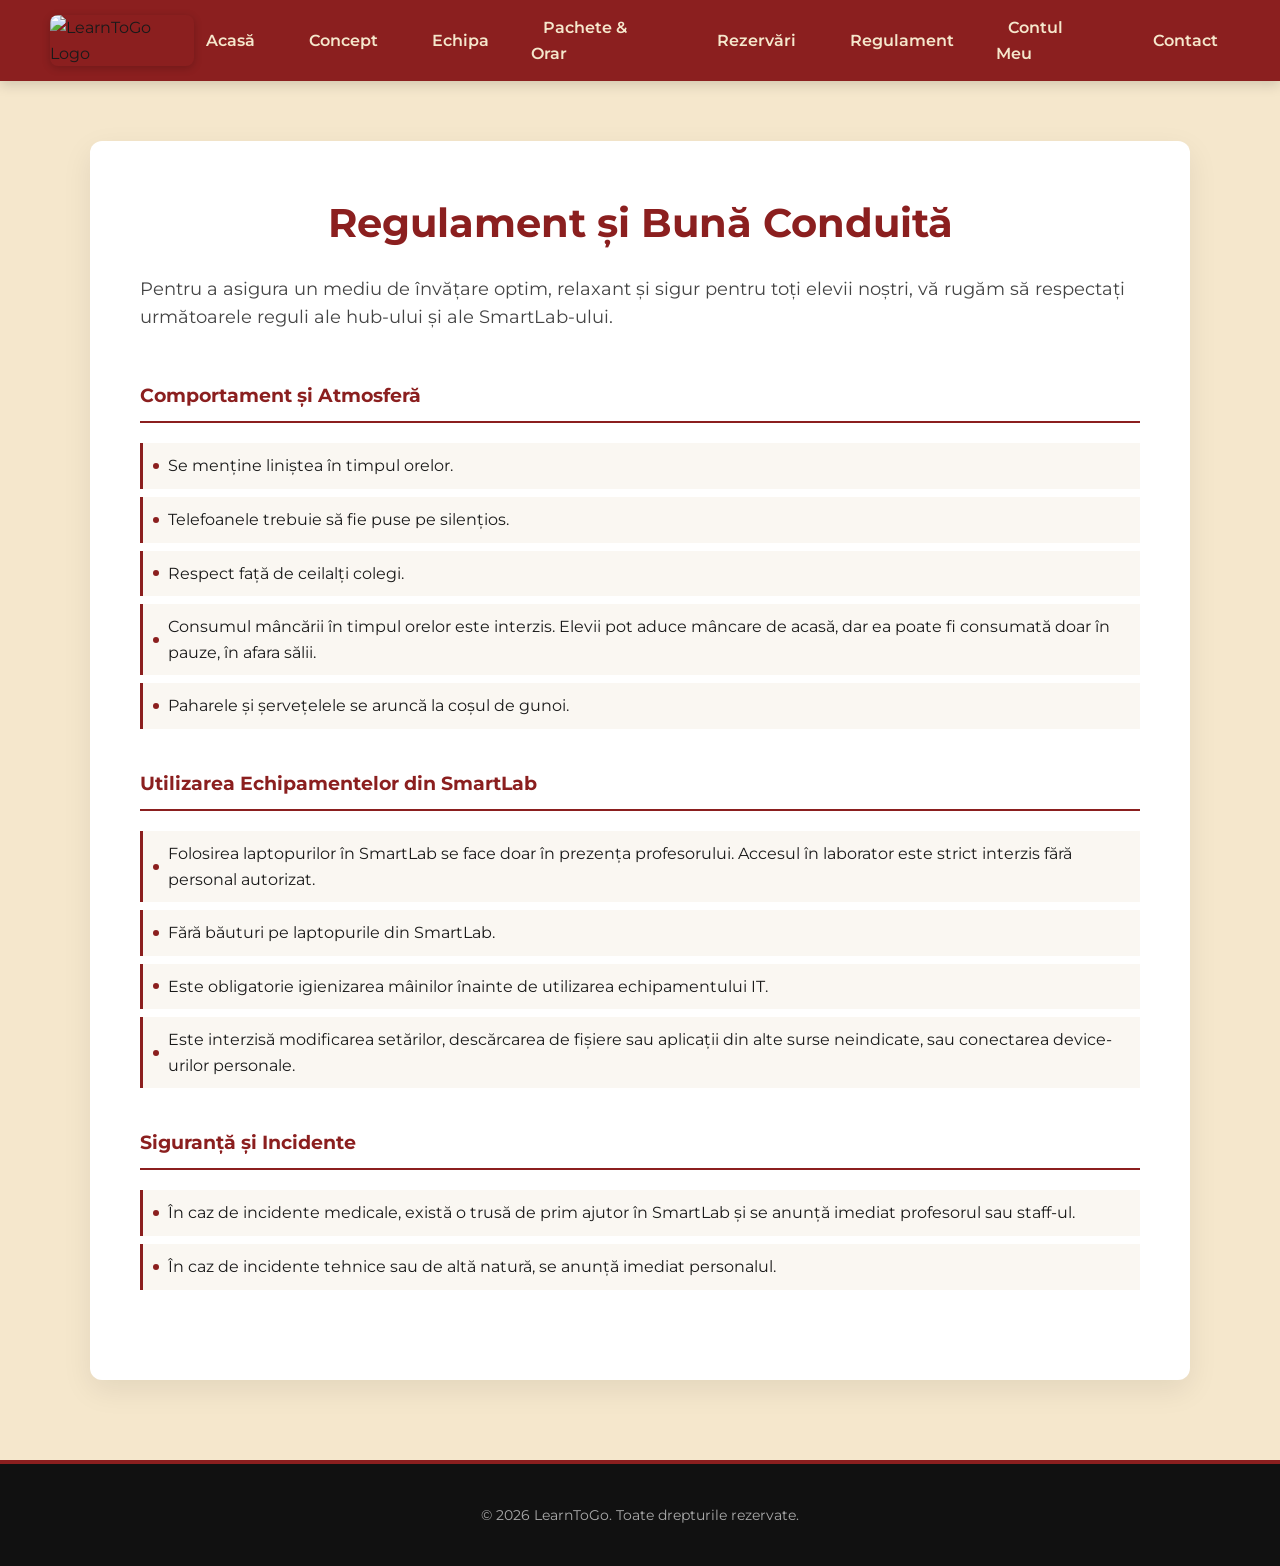
==== regulament.html @ a2eab54d "Add files via upload" ====
<!DOCTYPE html>
<html lang="ro">
<head>
    <meta charset="UTF-8">
    <meta name="viewport" content="width=device-width, initial-scale=1.0">
    <title>Regulament | LearnToGo</title>
    <link rel="stylesheet" href="style.css">
</head>
<body>

    <nav class="navbar">
        <div class="logo">
            <img src="images/logo.jpg" alt="LearnToGo Logo" style="height:60px;">
        </div>
        <ul class="nav-links">
            <li><a href="index.html">Acasă</a></li>
            <li><a href="concept.html">Concept</a></li>
            <li><a href="profesori.html">Echipa</a></li>
            <li><a href="pachete.html">Pachete & Orar</a></li>
            <li><a href="rezervari.html">Rezervări</a></li>
            <li><a href="regulament.html">Regulament</a></li>
            <li><a href="auth.html">Contul Meu</a></li>
            <li><a href="contact.html">Contact</a></li>
        </ul>
    </nav>

    <div class="continut-pagina">
        <h1 style="font-size: 2.5rem; margin-bottom: 20px;">Regulament și Bună Conduită</h1>
        <p style="font-size: 1.1rem; color: #444; margin-bottom: 50px;">
            Pentru a asigura un mediu de învățare optim, relaxant și sigur pentru toți elevii noștri, vă rugăm să respectați următoarele reguli ale hub-ului și ale SmartLab-ului.
        </p>

        <div style="margin-bottom: 40px;">
            <h3 style="text-align: left; border-bottom: 2px solid #8B1F1F; padding-bottom: 10px; margin-bottom: 20px;">Comportament și Atmosferă</h3>
            <ul class="regulament-lista">
                <li>Se menține liniștea în timpul orelor.</li>
                <li>Telefoanele trebuie să fie puse pe silențios.</li>
                <li>Respect față de ceilalți colegi.</li>
                <li>Consumul mâncării în timpul orelor este interzis. Elevii pot aduce mâncare de acasă, dar ea poate fi consumată doar în pauze, în afara sălii.</li>
                <li>Paharele și șervețelele se aruncă la coșul de gunoi.</li>
            </ul>
        </div>

        <div style="margin-bottom: 40px;">
            <h3 style="text-align: left; border-bottom: 2px solid #8B1F1F; padding-bottom: 10px; margin-bottom: 20px;">Utilizarea Echipamentelor din SmartLab</h3>
            <ul class="regulament-lista">
                <li>Folosirea laptopurilor în SmartLab se face doar în prezența profesorului. Accesul în laborator este strict interzis fără personal autorizat.</li>
                <li>Fără băuturi pe laptopurile din SmartLab.</li>
                <li>Este obligatorie igienizarea mâinilor înainte de utilizarea echipamentului IT.</li>
                <li>Este interzisă modificarea setărilor, descărcarea de fișiere sau aplicații din alte surse neindicate, sau conectarea device-urilor personale.</li>
            </ul>
        </div>

        <div style="margin-bottom: 40px;">
            <h3 style="text-align: left; border-bottom: 2px solid #8B1F1F; padding-bottom: 10px; margin-bottom: 20px;">Siguranță și Incidente</h3>
            <ul class="regulament-lista">
                <li>În caz de incidente medicale, există o trusă de prim ajutor în SmartLab și se anunță imediat profesorul sau staff-ul.</li>
                <li>În caz de incidente tehnice sau de altă natură, se anunță imediat personalul.</li>
            </ul>
        </div>
    </div>

    <footer class="site-footer">
        <p>&copy; 2026 LearnToGo. Toate drepturile rezervate.</p>
    </footer>

</body>
</html>
---- style.css ----
@import url('https://fonts.googleapis.com/css2?family=Montserrat:wght@400;600;700&display=swap');

:root {
    --rosu-inchis: #8B1F1F;
    --crem: #F5E7CC;
    --alb: #FFFFFF;
    --text-inchis: #1A1A1A;
    --negru-footer: #111111;
    --verde-liber: #2e7d32;
    --verde-liber-bg: #e8f5e9;
    --rosu-ocupat: #c62828;
    --rosu-ocupat-bg: #ffebee;
}

* {
    margin: 0;
    padding: 0;
    box-sizing: border-box;
    font-family: 'Montserrat', sans-serif;
}

body {
    background-color: var(--crem);
    color: var(--text-inchis);
    line-height: 1.6;
}

/* --- NAVBAR --- */
.navbar {
    background-color: var(--rosu-inchis);
    padding: 15px 50px;
    display: flex;
    justify-content: space-between;
    align-items: center;
    box-shadow: 0 4px 12px rgba(0,0,0,0.15);
}

.navbar .logo img {
    height: 60px;
    border-radius: 8px;
    box-shadow: 0 2px 8px rgba(0,0,0,0.2);
}

.nav-links {
    list-style: none;
    display: flex;
    gap: 30px;
    align-items: center;
}

.nav-links a {
    color: var(--crem);
    text-decoration: none;
    font-weight: 600;
    font-size: 16px;
    transition: 0.3s;
    padding: 8px 12px;
    border-radius: 4px;
}

.nav-links a:hover {
    color: var(--alb);
    background-color: rgba(255, 255, 255, 0.1);
}

/* --- CONTAINER PRINCIPAL --- */
.continut-pagina {
    max-width: 1100px;
    margin: 60px auto;
    padding: 50px;
    background: var(--alb);
    border-radius: 12px;
    box-shadow: 0 10px 30px rgba(0,0,0,0.08);
}

h1, h2, h3 {
    color: var(--rosu-inchis);
    margin-bottom: 20px;
    text-align: center;
}

p {
    margin-bottom: 15px;
    font-size: 16px;
}

/* --- GRID & CARDURI --- */
.grid-aerisit {
    display: grid;
    grid-template-columns: repeat(auto-fit, minmax(280px, 1fr));
    gap: 40px;
    margin-top: 40px;
}

.card {
    background: #faf7f2;
    padding: 40px 30px;
    border-radius: 12px;
    text-align: center;
    border-top: 5px solid var(--rosu-inchis);
    box-shadow: 0 4px 15px rgba(0,0,0,0.05);
    transition: transform 0.3s ease, box-shadow 0.3s ease;
}

.card:hover {
    transform: translateY(-8px);
    box-shadow: 0 12px 25px rgba(0,0,0,0.1);
}

.card img.avatar {
    width: 110px;
    height: 110px;
    border-radius: 50%;
    object-fit: cover;
    border: 4px solid var(--rosu-inchis);
    margin-bottom: 20px;
    box-shadow: 0 4px 10px rgba(139, 31, 31, 0.2);
}

/* --- TABELE --- */
table {
    width: 100%;
    border-collapse: collapse;
    margin: 30px 0;
    background: #ffffff;
    box-shadow: 0 2px 16px rgba(139, 31, 31, 0.08);
    border-radius: 8px;
    overflow: hidden;
}

th, td {
    padding: 15px 18px;
    text-align: center;
    border-bottom: 1px solid rgba(139, 31, 31, 0.10);
}

th {
    background-color: var(--rosu-inchis);
    color: var(--alb);
    font-weight: 600;
    text-transform: uppercase;
    letter-spacing: 1px;
}

tr:hover {
    background-color: #fdf5ec;
}

/* --- BUTOANE & FORMULARE --- */
form {
    display: flex;
    flex-direction: column;
    gap: 15px;
    text-align: left;
}

label {
    font-size: 14px;
    font-weight: 700;
    color: var(--rosu-inchis);
    text-transform: uppercase;
}

input, select, button {
    padding: 14px;
    border-radius: 6px;
    border: 1px solid #ccc;
    font-size: 16px;
    width: 100%;
    font-family: 'Montserrat', sans-serif;
    outline: none;
    transition: border-color 0.2s ease;
}

input:focus, select:focus {
    border-color: var(--rosu-inchis);
}

button.btn-primary {
    background-color: var(--rosu-inchis);
    color: var(--alb);
    border: none;
    cursor: pointer;
    font-weight: 700;
    text-transform: uppercase;
    letter-spacing: 1px;
    transition: 0.3s;
    margin-top: 10px;
}

button.btn-primary:hover {
    background-color: #6e1818;
    box-shadow: 0 4px 12px rgba(139, 31, 31, 0.3);
}

/* --- FOOTER NEGRU PREMIUM --- */
.site-footer {
    background-color: var(--negru-footer);
    color: #aaaaaa;
    text-align: center;
    padding: 40px 20px;
    margin-top: 80px;
    border-top: 4px solid var(--rosu-inchis);
}

.site-footer p {
    margin: 0;
    font-size: 14px;
}

/* --- CALENDAR REZERVĂRI --- */
.calendar-grid {
    display: grid;
    grid-template-columns: repeat(auto-fit, minmax(300px, 1fr));
    gap: 30px;
    margin-bottom: 40px;
}

.zi-calendar {
    background: #fdfbf7;
    border: 1px solid #eee;
    border-radius: 10px;
    padding: 20px;
    box-shadow: 0 4px 10px rgba(0,0,0,0.03);
}

.zi-calendar h3 {
    border-bottom: 2px solid var(--rosu-inchis);
    padding-bottom: 10px;
    margin-bottom: 20px;
}

.slot {
    display: flex;
    justify-content: space-between;
    align-items: center;
    padding: 15px 20px;
    margin-bottom: 12px;
    border-radius: 8px;
    font-weight: 600;
    font-size: 15px;
    border: 2px solid transparent;
    transition: all 0.2s ease;
}

.slot.ocupat {
    background-color: var(--rosu-ocupat-bg);
    color: var(--rosu-ocupat);
    border-color: #ffcdd2;
    cursor: not-allowed;
    opacity: 0.8;
}

.slot.liber {
    background-color: var(--verde-liber-bg);
    color: var(--verde-liber);
    border-color: #a5d6a7;
    cursor: pointer;
}

.slot.liber:hover {
    transform: translateX(5px);
    background-color: #c8e6c9;
    box-shadow: 0 2px 8px rgba(46, 125, 50, 0.2);
}

.status-badge {
    font-size: 12px;
    text-transform: uppercase;
    padding: 4px 8px;
    border-radius: 4px;
    background: rgba(255,255,255,0.6);
}

/* --- REGULAMENT --- */
ul.regulament-lista {
    list-style: none;
    padding-left: 0;
}

ul.regulament-lista li {
    position: relative;
    padding: 10px 10px 10px 25px;
    margin-bottom: 8px;
    background: #faf7f2;
    border-left: 3px solid var(--rosu-inchis);
}

ul.regulament-lista li::before {
    content: '';
    position: absolute;
    left: 10px;
    top: 50%;
    transform: translateY(-50%);
    width: 6px;
    height: 6px;
    background-color: var(--rosu-inchis);
    border-radius: 50%;
}
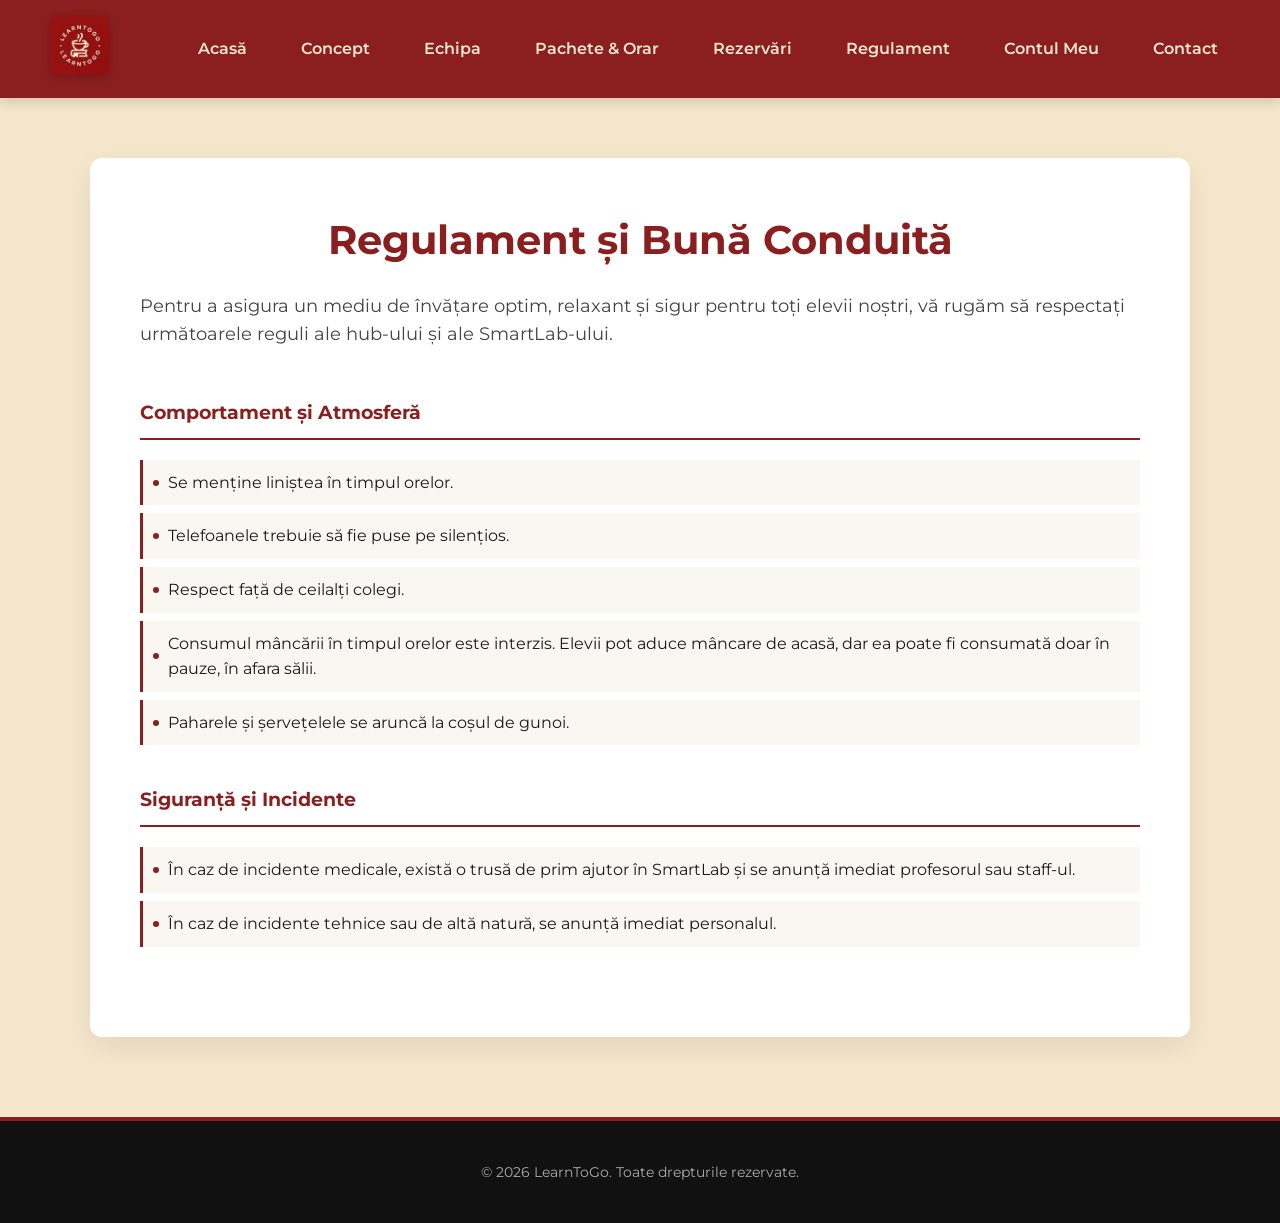
==== commit 50318550: "Update regulament.html" ====
--- a/regulament.html
+++ b/regulament.html
@@ -42,16 +42,6 @@
         </div>
 
         <div style="margin-bottom: 40px;">
-            <h3 style="text-align: left; border-bottom: 2px solid #8B1F1F; padding-bottom: 10px; margin-bottom: 20px;">Utilizarea Echipamentelor din SmartLab</h3>
-            <ul class="regulament-lista">
-                <li>Folosirea laptopurilor în SmartLab se face doar în prezența profesorului. Accesul în laborator este strict interzis fără personal autorizat.</li>
-                <li>Fără băuturi pe laptopurile din SmartLab.</li>
-                <li>Este obligatorie igienizarea mâinilor înainte de utilizarea echipamentului IT.</li>
-                <li>Este interzisă modificarea setărilor, descărcarea de fișiere sau aplicații din alte surse neindicate, sau conectarea device-urilor personale.</li>
-            </ul>
-        </div>
-
-        <div style="margin-bottom: 40px;">
             <h3 style="text-align: left; border-bottom: 2px solid #8B1F1F; padding-bottom: 10px; margin-bottom: 20px;">Siguranță și Incidente</h3>
             <ul class="regulament-lista">
                 <li>În caz de incidente medicale, există o trusă de prim ajutor în SmartLab și se anunță imediat profesorul sau staff-ul.</li>
@@ -65,4 +55,4 @@
     </footer>
 
 </body>
-</html>+</html>
--- a/style.css
+++ b/style.css
@@ -296,4 +296,47 @@
     height: 6px;
     background-color: var(--rosu-inchis);
     border-radius: 50%;
-}+}
+/* --- ADAPTARE PENTRU TELEFON (RESPONSIVE) --- */
+@media (max-width: 768px) {
+    /* Meniul se așează pe verticală */
+    .navbar {
+        flex-direction: column;
+        padding: 15px 10px;
+        gap: 15px;
+        text-align: center;
+    }
+    .nav-links {
+        flex-wrap: wrap;
+        justify-content: center;
+        gap: 10px;
+    }
+    .nav-links a {
+        font-size: 14px;
+        padding: 6px 10px;
+    }
+    
+    /* Marginile se micșorează ca să încapă textul */
+    .continut-pagina {
+        margin: 20px 15px;
+        padding: 25px 15px;
+    }
+    
+    /* Titlurile mai mici pe mobil */
+    h1 {
+        font-size: 2rem !important;
+    }
+    
+    /* Cardurile și calendarul trec pe un singur rând */
+    .grid-aerisit, .calendar-grid {
+        grid-template-columns: 1fr;
+        gap: 20px;
+    }
+    
+    /* Tabelele capătă scroll orizontal cu degetul */
+    table {
+        display: block;
+        overflow-x: auto;
+        white-space: nowrap;
+    }
+}
